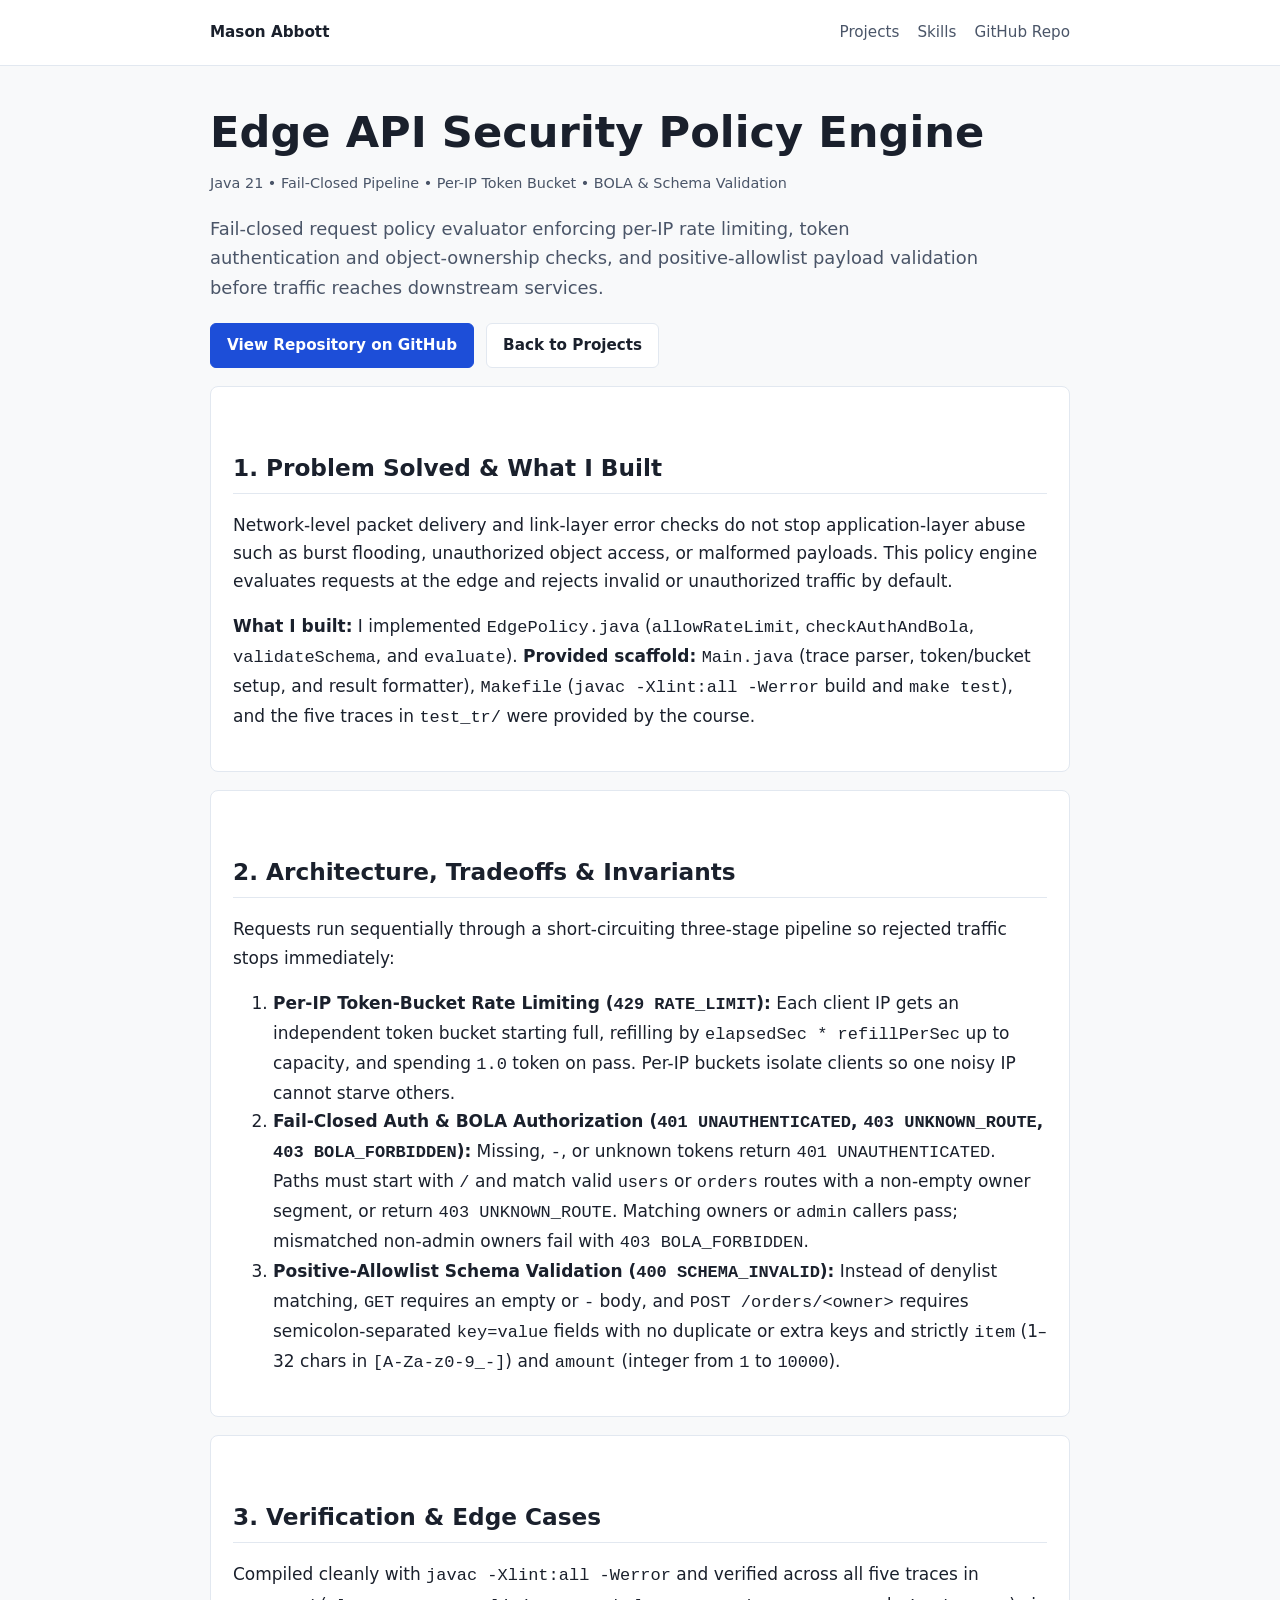
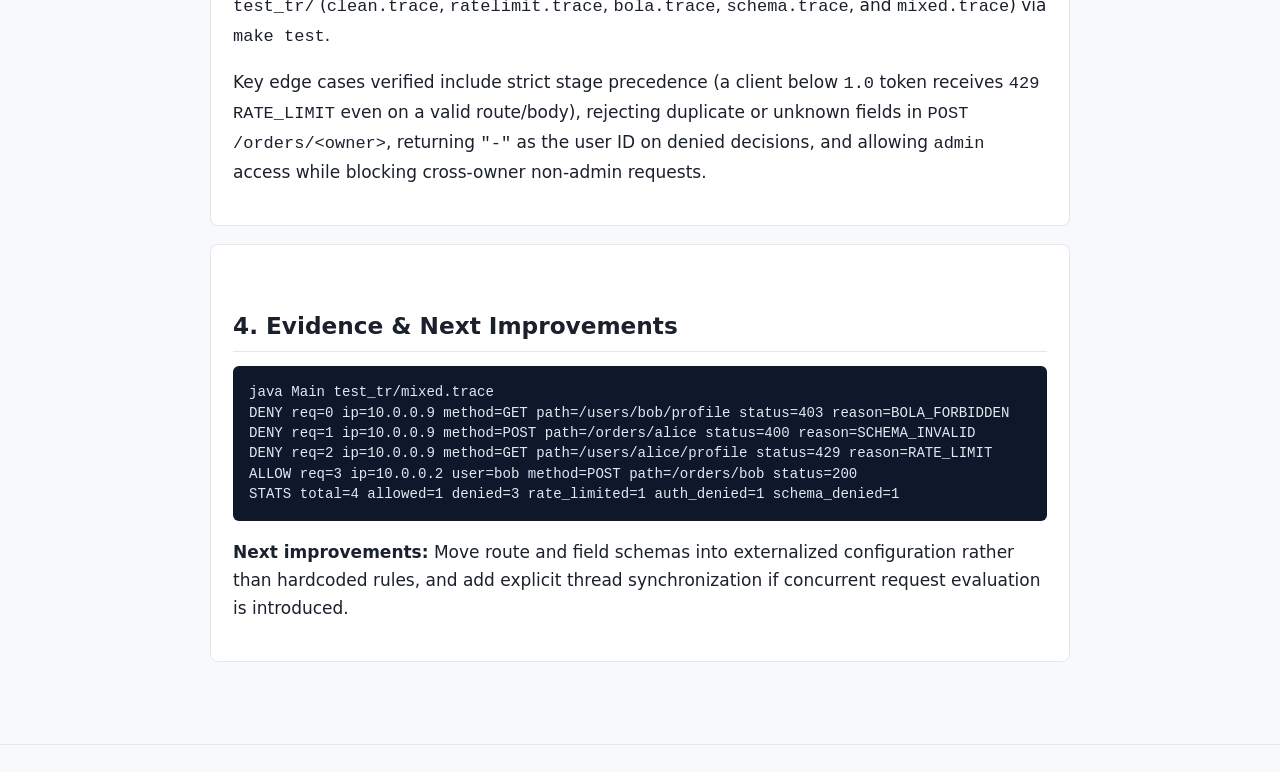
==== projects/edge-policy-engine.html @ ff7224a9 "Add initial portfolio and featured systems case study" ====
<!doctype html>
<html lang="en">
<head>
  <meta charset="utf-8">
  <meta name="viewport" content="width=device-width, initial-scale=1">
  <title>Edge API Security Policy Engine — Mason Abbott</title>
  <link rel="stylesheet" href="../style.css">
</head>
<body>
  <header>
    <div class="wrap">
      <nav>
        <a class="brand" href="../index.html">Mason Abbott</a>
        <div class="links">
          <a href="../index.html#projects">Projects</a>
          <a href="../index.html#skills">Skills</a>
          <a href="https://github.com/Mason-Abbott/Edge-API-Security-Policy-Engine">GitHub Repo</a>
        </div>
      </nav>
    </div>
  </header>

  <main class="wrap">
    <section>
      <h1>Edge API Security Policy Engine</h1>
      <p class="meta">Java 21 &bull; Fail-Closed Pipeline &bull; Per-IP Token Bucket &bull; BOLA &amp; Schema Validation</p>
      <p class="lead">
        Fail-closed request policy evaluator enforcing per-IP rate limiting, token authentication and object-ownership checks, and positive-allowlist payload validation before traffic reaches downstream services.
      </p>
      <div class="actions">
        <a class="btn primary" href="https://github.com/Mason-Abbott/Edge-API-Security-Policy-Engine">View Repository on GitHub</a>
        <a class="btn" href="../index.html#projects">Back to Projects</a>
      </div>
    </section>

    <article class="card">
      <h2>1. Problem Solved &amp; What I Built</h2>
      <p>
        Network-level packet delivery and link-layer error checks do not stop application-layer abuse such as burst flooding, unauthorized object access, or malformed payloads. This policy engine evaluates requests at the edge and rejects invalid or unauthorized traffic by default.
      </p>
      <p>
        <strong>What I built:</strong> I implemented <code>EdgePolicy.java</code> (<code>allowRateLimit</code>, <code>checkAuthAndBola</code>, <code>validateSchema</code>, and <code>evaluate</code>). <strong>Provided scaffold:</strong> <code>Main.java</code> (trace parser, token/bucket setup, and result formatter), <code>Makefile</code> (<code>javac -Xlint:all -Werror</code> build and <code>make test</code>), and the five traces in <code>test_tr/</code> were provided by the course.
      </p>
    </article>

    <article class="card">
      <h2>2. Architecture, Tradeoffs &amp; Invariants</h2>
      <p>
        Requests run sequentially through a short-circuiting three-stage pipeline so rejected traffic stops immediately:
      </p>
      <ol>
        <li><strong>Per-IP Token-Bucket Rate Limiting (<code>429 RATE_LIMIT</code>):</strong> Each client IP gets an independent token bucket starting full, refilling by <code>elapsedSec * refillPerSec</code> up to capacity, and spending <code>1.0</code> token on pass. Per-IP buckets isolate clients so one noisy IP cannot starve others.</li>
        <li><strong>Fail-Closed Auth &amp; BOLA Authorization (<code>401 UNAUTHENTICATED</code>, <code>403 UNKNOWN_ROUTE</code>, <code>403 BOLA_FORBIDDEN</code>):</strong> Missing, <code>-</code>, or unknown tokens return <code>401 UNAUTHENTICATED</code>. Paths must start with <code>/</code> and match valid <code>users</code> or <code>orders</code> routes with a non-empty owner segment, or return <code>403 UNKNOWN_ROUTE</code>. Matching owners or <code>admin</code> callers pass; mismatched non-admin owners fail with <code>403 BOLA_FORBIDDEN</code>.</li>
        <li><strong>Positive-Allowlist Schema Validation (<code>400 SCHEMA_INVALID</code>):</strong> Instead of denylist matching, <code>GET</code> requires an empty or <code>-</code> body, and <code>POST /orders/&lt;owner&gt;</code> requires semicolon-separated <code>key=value</code> fields with no duplicate or extra keys and strictly <code>item</code> (1–32 chars in <code>[A-Za-z0-9_-]</code>) and <code>amount</code> (integer from <code>1</code> to <code>10000</code>).</li>
      </ol>
    </article>

    <article class="card">
      <h2>3. Verification &amp; Edge Cases</h2>
      <p>
        Compiled cleanly with <code>javac -Xlint:all -Werror</code> and verified across all five traces in <code>test_tr/</code> (<code>clean.trace</code>, <code>ratelimit.trace</code>, <code>bola.trace</code>, <code>schema.trace</code>, and <code>mixed.trace</code>) via <code>make test</code>.
      </p>
      <p>
        Key edge cases verified include strict stage precedence (a client below <code>1.0</code> token receives <code>429 RATE_LIMIT</code> even on a valid route/body), rejecting duplicate or unknown fields in <code>POST /orders/&lt;owner&gt;</code>, returning <code>"-"</code> as the user ID on denied decisions, and allowing <code>admin</code> access while blocking cross-owner non-admin requests.
      </p>
    </article>

    <article class="card">
      <h2>4. Evidence &amp; Next Improvements</h2>
      <pre><code>java Main test_tr/mixed.trace
DENY req=0 ip=10.0.0.9 method=GET path=/users/bob/profile status=403 reason=BOLA_FORBIDDEN
DENY req=1 ip=10.0.0.9 method=POST path=/orders/alice status=400 reason=SCHEMA_INVALID
DENY req=2 ip=10.0.0.9 method=GET path=/users/alice/profile status=429 reason=RATE_LIMIT
ALLOW req=3 ip=10.0.0.2 user=bob method=POST path=/orders/bob status=200
STATS total=4 allowed=1 denied=3 rate_limited=1 auth_denied=1 schema_denied=1</code></pre>
      <p>
        <strong>Next improvements:</strong> Move route and field schemas into externalized configuration rather than hardcoded rules, and add explicit thread synchronization if concurrent request evaluation is introduced.
      </p>
    </article>
  </main>

  <footer>
    <div class="wrap">
      &copy; 2026 Mason Abbott &bull; <a href="../index.html">Home</a> &bull; <a href="https://github.com/Mason-Abbott/Edge-API-Security-Policy-Engine">GitHub</a>
    </div>
  </footer>
</body>
</html>
---- style.css ----
:root {
  --bg: #f8f9fa;
  --surface: #ffffff;
  --ink: #1a202c;
  --muted: #4a5568;
  --accent: #1d4ed8;
  --border: #e2e8f0;
  --code-bg: #0f172a;
  --code-ink: #e2e8f0;
}
* { box-sizing: border-box; }
body {
  margin: 0;
  background: var(--bg);
  color: var(--ink);
  font: 17px/1.65 system-ui, -apple-system, Segoe UI, Roboto, sans-serif;
}
.wrap { width: min(860px, calc(100% - 32px)); margin: 0 auto; }
header {
  background: var(--surface);
  border-bottom: 1px solid var(--border);
  padding: 20px 0;
}
nav { display: flex; justify-content: space-between; align-items: center; gap: 16px; flex-wrap: wrap; }
nav .brand { font-weight: 700; color: var(--ink); text-decoration: none; }
nav .links { display: flex; gap: 18px; flex-wrap: wrap; }
nav a { color: var(--muted); text-decoration: none; font-size: 0.95rem; }
nav a:hover { color: var(--accent); text-decoration: underline; }
main { padding: 42px 0 64px; }
h1 { font-size: clamp(1.9rem, 4vw, 2.7rem); line-height: 1.15; margin: 0 0 12px; }
h2 { font-size: 1.45rem; margin: 40px 0 14px; padding-bottom: 6px; border-bottom: 1px solid var(--border); }
h3 { font-size: 1.12rem; margin: 22px 0 8px; }
.lead { font-size: 1.12rem; color: var(--muted); max-width: 68ch; }
.actions { display: flex; gap: 12px; flex-wrap: wrap; margin-top: 20px; }
.btn {
  display: inline-block;
  padding: 9px 16px;
  border-radius: 6px;
  border: 1px solid var(--border);
  background: var(--surface);
  color: var(--ink);
  text-decoration: none;
  font-weight: 600;
  font-size: 0.95rem;
}
.btn.primary { background: var(--accent); border-color: var(--accent); color: #fff; }
.card {
  background: var(--surface);
  border: 1px solid var(--border);
  border-radius: 8px;
  padding: 22px;
  margin: 18px 0;
}
.meta { color: var(--muted); font-size: 0.9rem; margin-bottom: 10px; }
pre {
  background: var(--code-bg);
  color: var(--code-ink);
  padding: 16px;
  border-radius: 6px;
  overflow-x: auto;
  font-size: 0.88rem;
  line-height: 1.45;
}
code { font-family: ui-monospace, SFMono-Regular, Menlo, Consolas, monospace; }
footer {
  border-top: 1px solid var(--border);
  padding: 24px 0;
  color: var(--muted);
  font-size: 0.9rem;
}
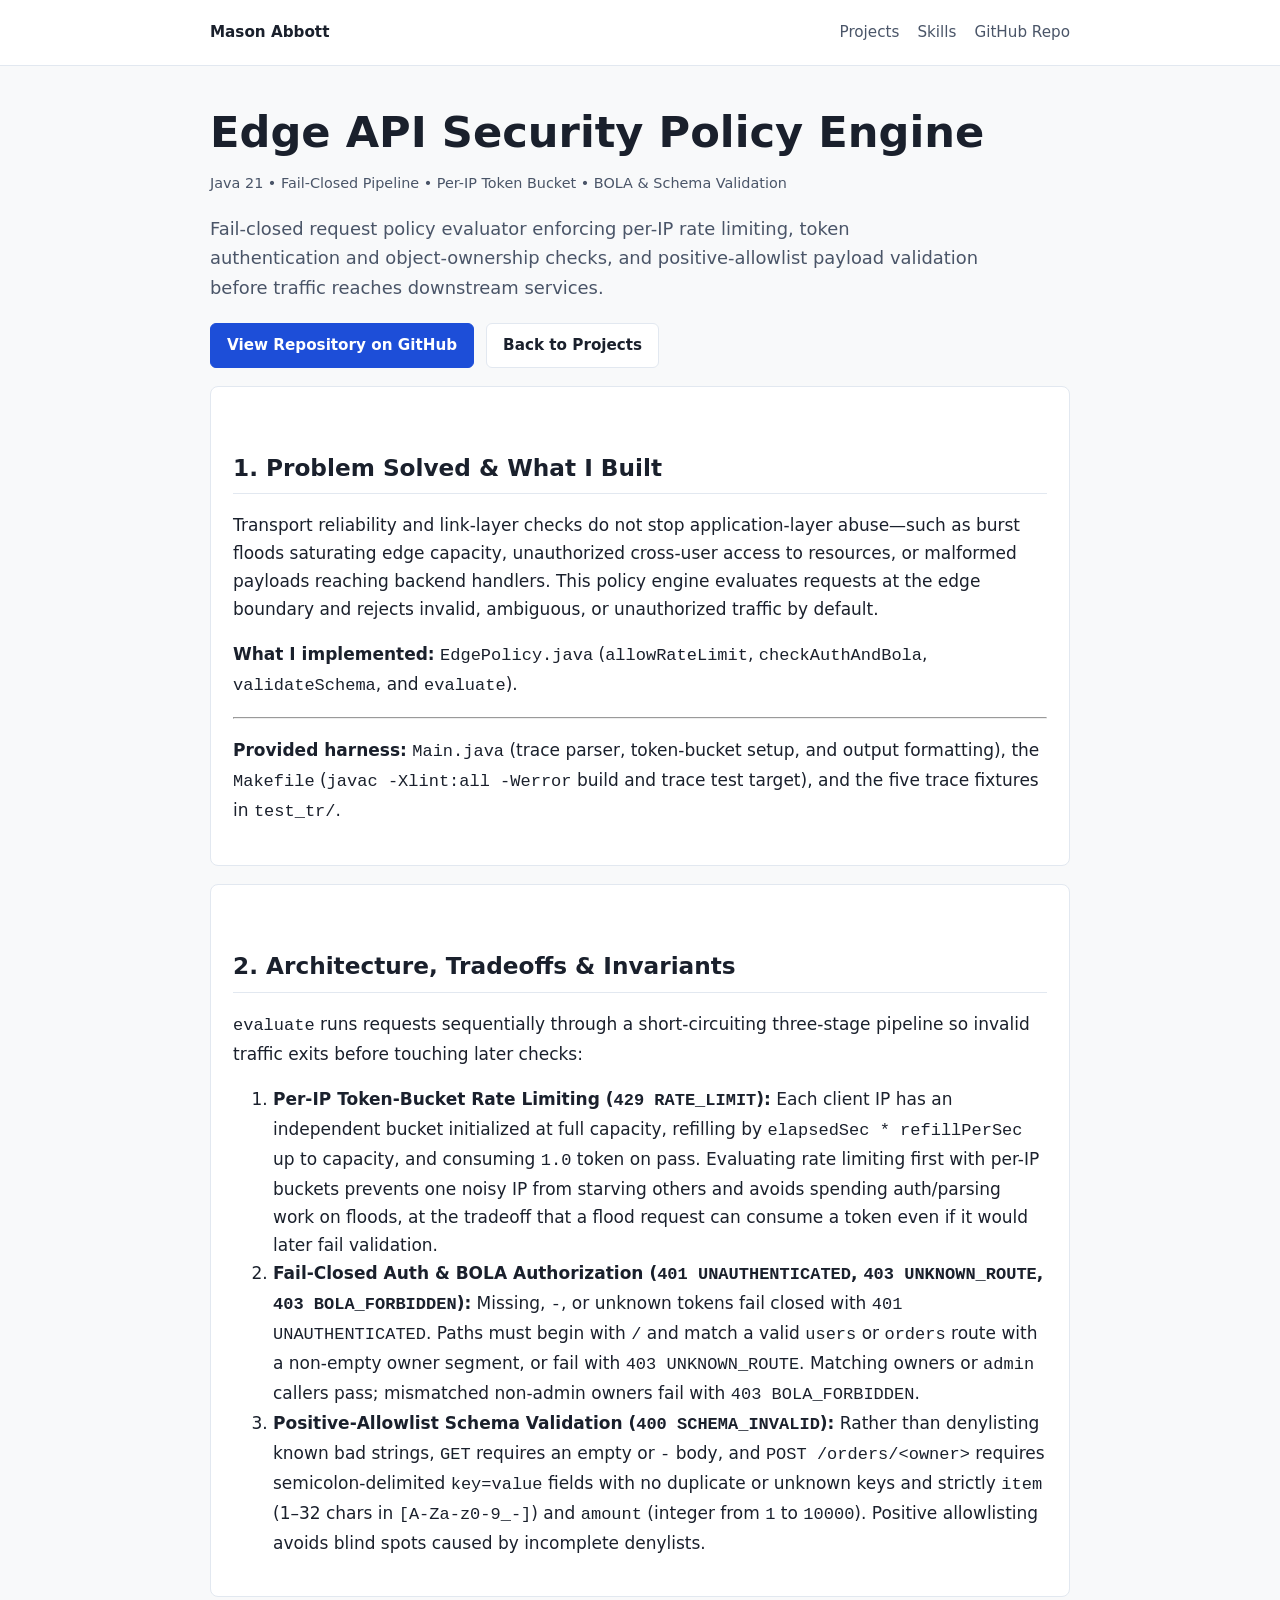
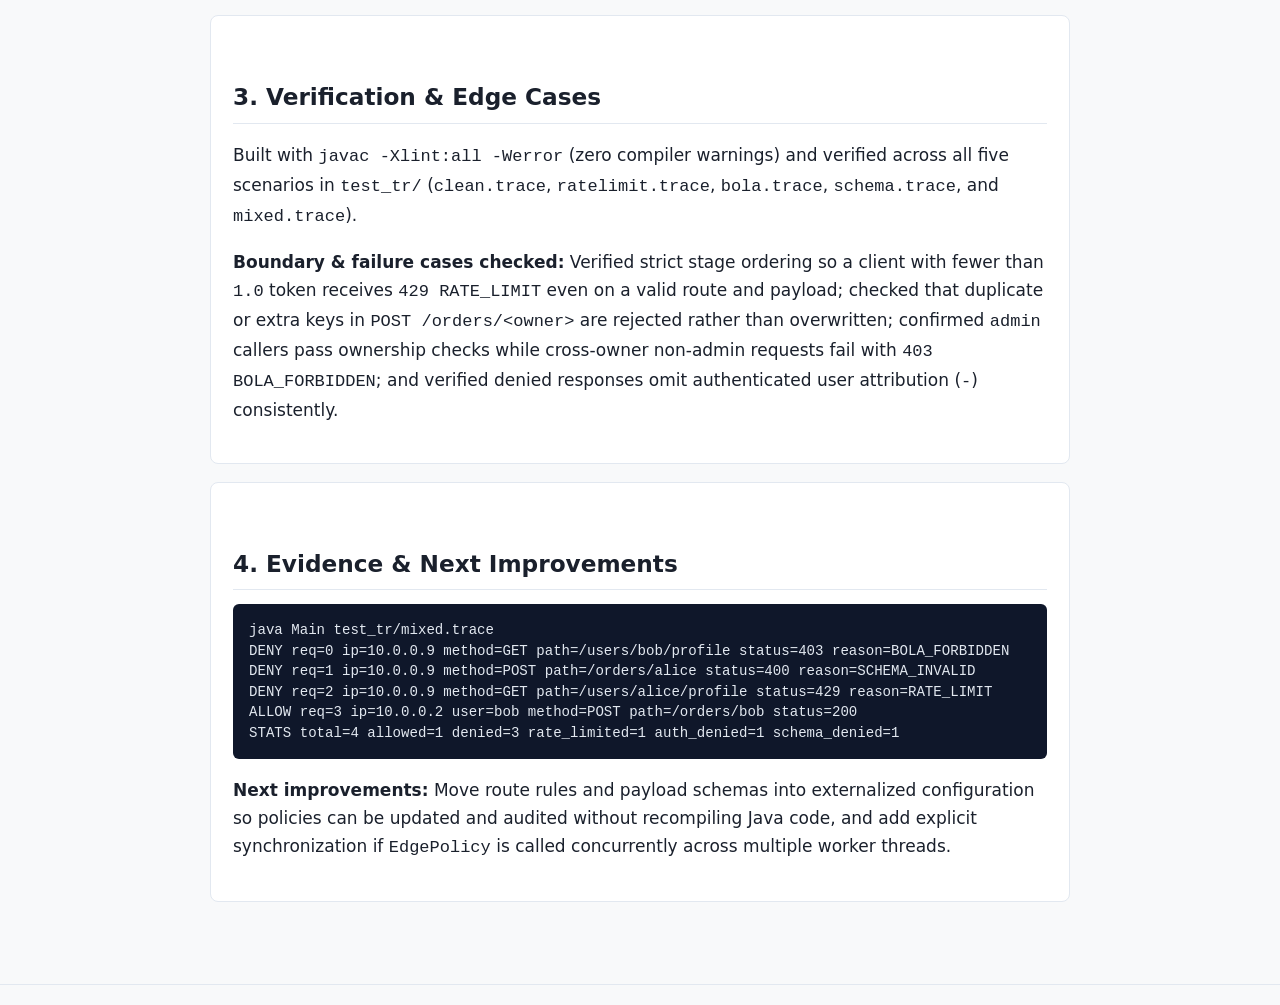
==== commit 71c0cb0e: "Refine edge-policy-engine case study layout and engineering framing" ====
--- a/projects/edge-policy-engine.html
+++ b/projects/edge-policy-engine.html
@@ -36,32 +36,36 @@
     <article class="card">
       <h2>1. Problem Solved &amp; What I Built</h2>
       <p>
-        Network-level packet delivery and link-layer error checks do not stop application-layer abuse such as burst flooding, unauthorized object access, or malformed payloads. This policy engine evaluates requests at the edge and rejects invalid or unauthorized traffic by default.
+        Transport reliability and link-layer checks do not stop application-layer abuse—such as burst floods saturating edge capacity, unauthorized cross-user access to resources, or malformed payloads reaching backend handlers. This policy engine evaluates requests at the edge boundary and rejects invalid, ambiguous, or unauthorized traffic by default.
       </p>
       <p>
-        <strong>What I built:</strong> I implemented <code>EdgePolicy.java</code> (<code>allowRateLimit</code>, <code>checkAuthAndBola</code>, <code>validateSchema</code>, and <code>evaluate</code>). <strong>Provided scaffold:</strong> <code>Main.java</code> (trace parser, token/bucket setup, and result formatter), <code>Makefile</code> (<code>javac -Xlint:all -Werror</code> build and <code>make test</code>), and the five traces in <code>test_tr/</code> were provided by the course.
+        <strong>What I implemented:</strong> <code>EdgePolicy.java</code> (<code>allowRateLimit</code>, <code>checkAuthAndBola</code>, <code>validateSchema</code>, and <code>evaluate</code>).
+      </p>
+      <hr>
+      <p>
+        <strong>Provided harness:</strong> <code>Main.java</code> (trace parser, token-bucket setup, and output formatting), the <code>Makefile</code> (<code>javac -Xlint:all -Werror</code> build and trace test target), and the five trace fixtures in <code>test_tr/</code>.
       </p>
     </article>
 
     <article class="card">
       <h2>2. Architecture, Tradeoffs &amp; Invariants</h2>
       <p>
-        Requests run sequentially through a short-circuiting three-stage pipeline so rejected traffic stops immediately:
+        <code>evaluate</code> runs requests sequentially through a short-circuiting three-stage pipeline so invalid traffic exits before touching later checks:
       </p>
       <ol>
-        <li><strong>Per-IP Token-Bucket Rate Limiting (<code>429 RATE_LIMIT</code>):</strong> Each client IP gets an independent token bucket starting full, refilling by <code>elapsedSec * refillPerSec</code> up to capacity, and spending <code>1.0</code> token on pass. Per-IP buckets isolate clients so one noisy IP cannot starve others.</li>
-        <li><strong>Fail-Closed Auth &amp; BOLA Authorization (<code>401 UNAUTHENTICATED</code>, <code>403 UNKNOWN_ROUTE</code>, <code>403 BOLA_FORBIDDEN</code>):</strong> Missing, <code>-</code>, or unknown tokens return <code>401 UNAUTHENTICATED</code>. Paths must start with <code>/</code> and match valid <code>users</code> or <code>orders</code> routes with a non-empty owner segment, or return <code>403 UNKNOWN_ROUTE</code>. Matching owners or <code>admin</code> callers pass; mismatched non-admin owners fail with <code>403 BOLA_FORBIDDEN</code>.</li>
-        <li><strong>Positive-Allowlist Schema Validation (<code>400 SCHEMA_INVALID</code>):</strong> Instead of denylist matching, <code>GET</code> requires an empty or <code>-</code> body, and <code>POST /orders/&lt;owner&gt;</code> requires semicolon-separated <code>key=value</code> fields with no duplicate or extra keys and strictly <code>item</code> (1–32 chars in <code>[A-Za-z0-9_-]</code>) and <code>amount</code> (integer from <code>1</code> to <code>10000</code>).</li>
+        <li><strong>Per-IP Token-Bucket Rate Limiting (<code>429 RATE_LIMIT</code>):</strong> Each client IP has an independent bucket initialized at full capacity, refilling by <code>elapsedSec * refillPerSec</code> up to capacity, and consuming <code>1.0</code> token on pass. Evaluating rate limiting first with per-IP buckets prevents one noisy IP from starving others and avoids spending auth/parsing work on floods, at the tradeoff that a flood request can consume a token even if it would later fail validation.</li>
+        <li><strong>Fail-Closed Auth &amp; BOLA Authorization (<code>401 UNAUTHENTICATED</code>, <code>403 UNKNOWN_ROUTE</code>, <code>403 BOLA_FORBIDDEN</code>):</strong> Missing, <code>-</code>, or unknown tokens fail closed with <code>401 UNAUTHENTICATED</code>. Paths must begin with <code>/</code> and match a valid <code>users</code> or <code>orders</code> route with a non-empty owner segment, or fail with <code>403 UNKNOWN_ROUTE</code>. Matching owners or <code>admin</code> callers pass; mismatched non-admin owners fail with <code>403 BOLA_FORBIDDEN</code>.</li>
+        <li><strong>Positive-Allowlist Schema Validation (<code>400 SCHEMA_INVALID</code>):</strong> Rather than denylisting known bad strings, <code>GET</code> requires an empty or <code>-</code> body, and <code>POST /orders/&lt;owner&gt;</code> requires semicolon-delimited <code>key=value</code> fields with no duplicate or unknown keys and strictly <code>item</code> (1–32 chars in <code>[A-Za-z0-9_-]</code>) and <code>amount</code> (integer from <code>1</code> to <code>10000</code>). Positive allowlisting avoids blind spots caused by incomplete denylists.</li>
       </ol>
     </article>
 
     <article class="card">
       <h2>3. Verification &amp; Edge Cases</h2>
       <p>
-        Compiled cleanly with <code>javac -Xlint:all -Werror</code> and verified across all five traces in <code>test_tr/</code> (<code>clean.trace</code>, <code>ratelimit.trace</code>, <code>bola.trace</code>, <code>schema.trace</code>, and <code>mixed.trace</code>) via <code>make test</code>.
+        Built with <code>javac -Xlint:all -Werror</code> (zero compiler warnings) and verified across all five scenarios in <code>test_tr/</code> (<code>clean.trace</code>, <code>ratelimit.trace</code>, <code>bola.trace</code>, <code>schema.trace</code>, and <code>mixed.trace</code>).
       </p>
       <p>
-        Key edge cases verified include strict stage precedence (a client below <code>1.0</code> token receives <code>429 RATE_LIMIT</code> even on a valid route/body), rejecting duplicate or unknown fields in <code>POST /orders/&lt;owner&gt;</code>, returning <code>"-"</code> as the user ID on denied decisions, and allowing <code>admin</code> access while blocking cross-owner non-admin requests.
+        <strong>Boundary &amp; failure cases checked:</strong> Verified strict stage ordering so a client with fewer than <code>1.0</code> token receives <code>429 RATE_LIMIT</code> even on a valid route and payload; checked that duplicate or extra keys in <code>POST /orders/&lt;owner&gt;</code> are rejected rather than overwritten; confirmed <code>admin</code> callers pass ownership checks while cross-owner non-admin requests fail with <code>403 BOLA_FORBIDDEN</code>; and verified denied responses omit authenticated user attribution (<code>-</code>) consistently.
       </p>
     </article>
 
@@ -74,7 +78,7 @@
 ALLOW req=3 ip=10.0.0.2 user=bob method=POST path=/orders/bob status=200
 STATS total=4 allowed=1 denied=3 rate_limited=1 auth_denied=1 schema_denied=1</code></pre>
       <p>
-        <strong>Next improvements:</strong> Move route and field schemas into externalized configuration rather than hardcoded rules, and add explicit thread synchronization if concurrent request evaluation is introduced.
+        <strong>Next improvements:</strong> Move route rules and payload schemas into externalized configuration so policies can be updated and audited without recompiling Java code, and add explicit synchronization if <code>EdgePolicy</code> is called concurrently across multiple worker threads.
       </p>
     </article>
   </main>
